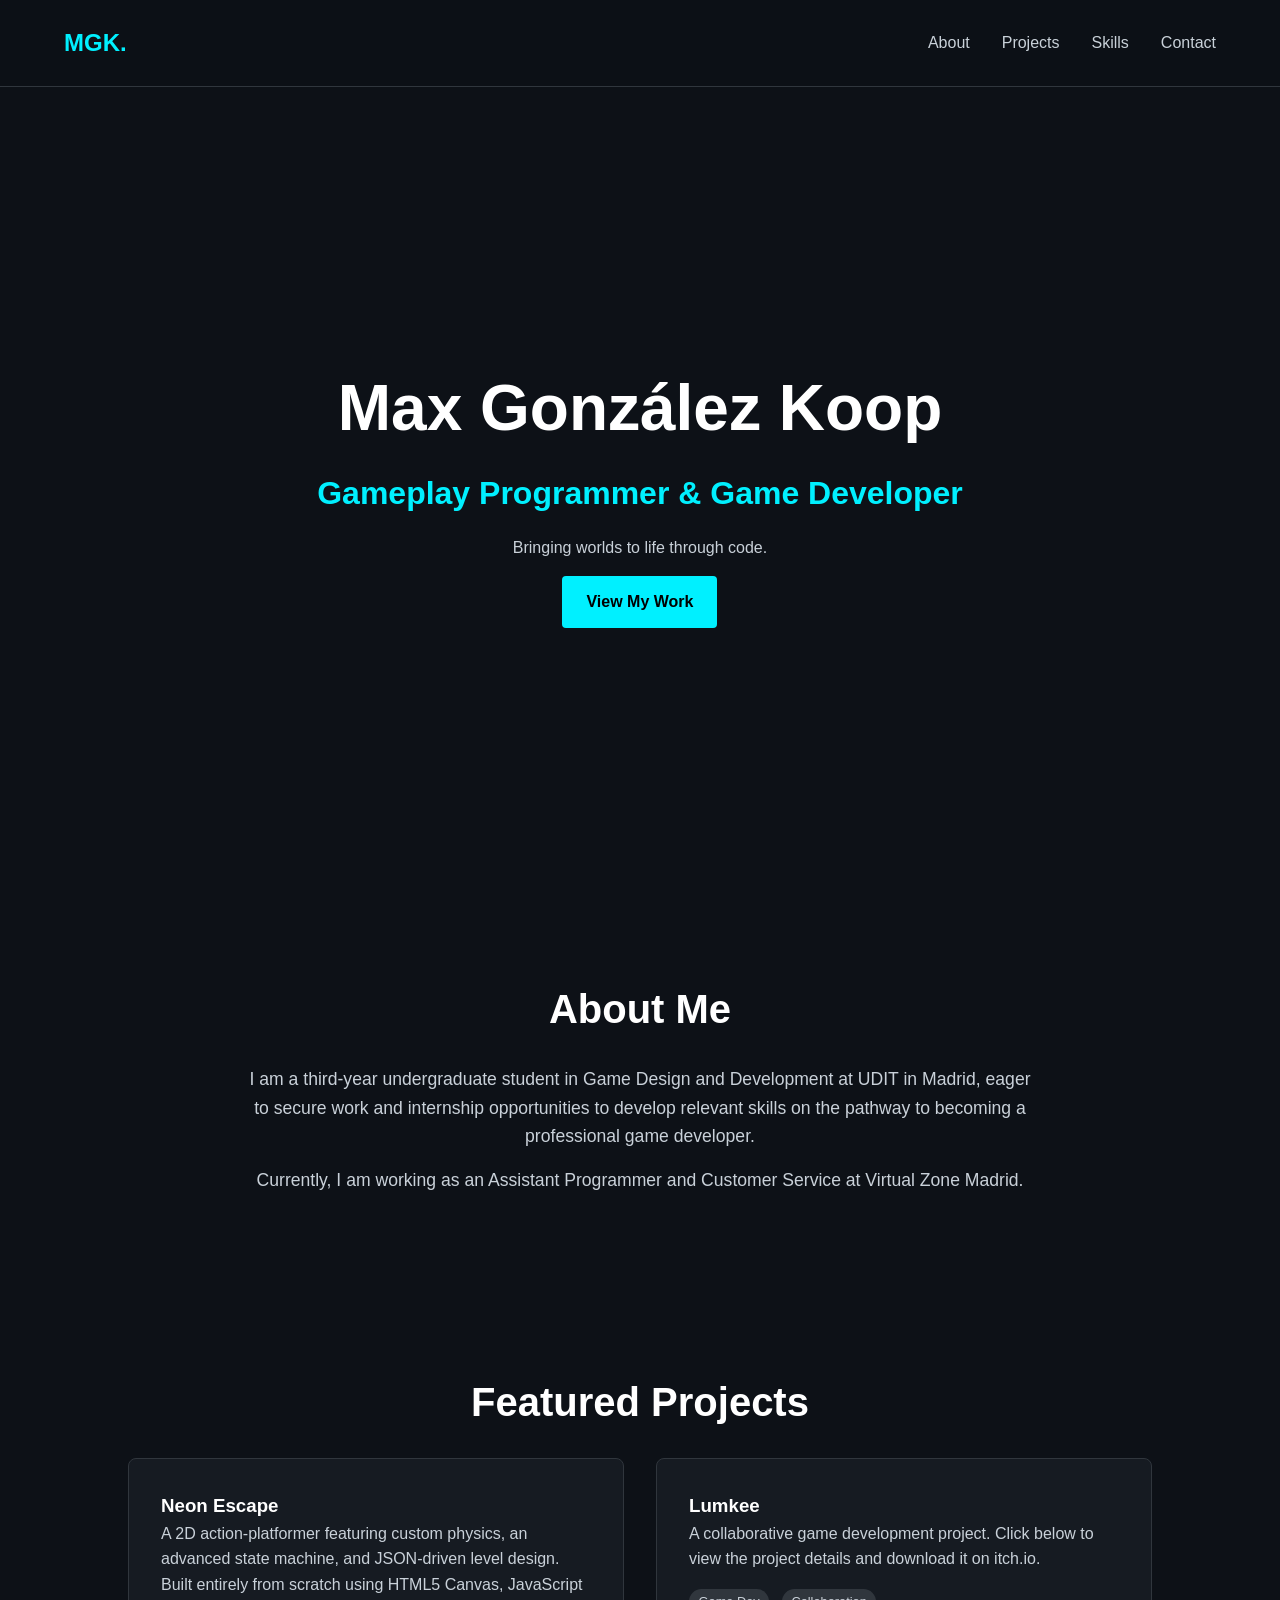
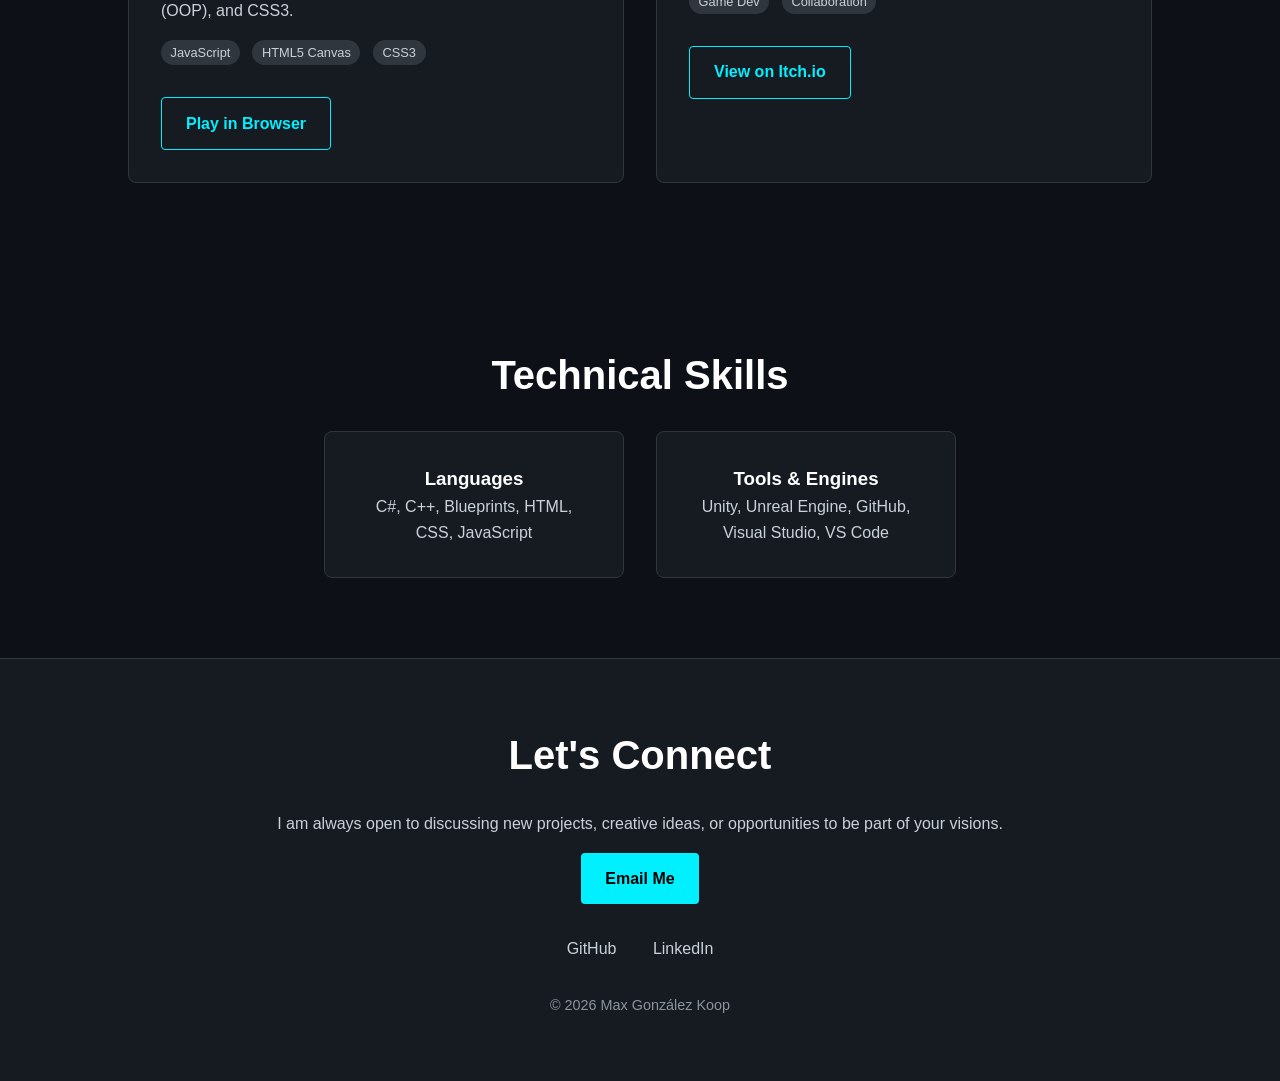
==== index.html @ 7acfd052 "Initial commit" ====
<!DOCTYPE html>
<html lang="en">
<head>
    <meta charset="UTF-8">
    <meta name="viewport" content="width=device-width, initial-scale=1.0">
    <title>Max González Koop | Game Developer</title>
    <link rel="stylesheet" href="style.css">
</head>
<body>

    <nav>
        <div class="logo">MGK.</div>
        <ul class="nav-links">
            <li><a href="#about">About</a></li>
            <li><a href="#projects">Projects</a></li>
            <li><a href="#skills">Skills</a></li>
            <li><a href="#contact">Contact</a></li>
        </ul>
    </nav>

    <header id="hero">
        <div class="hero-content">
            <h1>Max González Koop</h1>
            <h2>Gameplay Programmer & Game Developer</h2>
            <p>Bringing worlds to life through code.</p>
            <a href="#projects" class="btn">View My Work</a>
        </div>
    </header>

    <section id="about">
        <h2>About Me</h2>
        <p>I am a third-year undergraduate student in Game Design and Development at UDIT in Madrid, eager to secure work and internship opportunities to develop relevant skills on the pathway to becoming a professional game developer.</p>
        <p>Currently, I am working as an Assistant Programmer and Customer Service at Virtual Zone Madrid.</p>
    </section>

    <section id="projects">
        <h2>Featured Projects</h2>
        <div class="project-grid">
            
            <div class="project-card">
                <h3>Neon Escape</h3>
                <p>A 2D action-platformer featuring custom physics, an advanced state machine, and JSON-driven level design. Built entirely from scratch using HTML5 Canvas, JavaScript (OOP), and CSS3.</p>
                <div class="tags">
                    <span>JavaScript</span> <span>HTML5 Canvas</span> <span>CSS3</span>
                </div>
                <a href="projects/neon-escapes/index.html" class="btn outline" target="_blank">Play in Browser</a>
            </div>

            <div class="project-card">
                <h3>Lumkee</h3>
                <p>A collaborative game development project. Click below to view the project details and download it on itch.io.</p>
                <div class="tags">
                    <span>Game Dev</span> <span>Collaboration</span>
                </div>
                <a href="https://hasusstudio.itch.io/lumkee" class="btn outline" target="_blank">View on Itch.io</a>
            </div>

        </div>
    </section>

    <section id="skills">
        <h2>Technical Skills</h2>
        <div class="skills-container">
            <div class="skill-category">
                <h3>Languages</h3>
                <p>C#, C++, Blueprints, HTML, CSS, JavaScript</p>
            </div>
            <div class="skill-category">
                <h3>Tools & Engines</h3>
                <p>Unity, Unreal Engine, GitHub, Visual Studio, VS Code</p>
            </div>
        </div>
    </section>

    <footer id="contact">
        <h2>Let's Connect</h2>
        <p>I am always open to discussing new projects, creative ideas, or opportunities to be part of your visions.</p>
        <a href="mailto:maxgonzalezkoop@gmail.com" class="btn">Email Me</a>
        <div class="social-links">
            <a href="https://github.com/YOUR_GITHUB_USERNAME" target="_blank">GitHub</a>
            <a href="https://linkedin.com/in/YOUR_LINKEDIN" target="_blank">LinkedIn</a>
        </div>
        <p class="copyright">© 2026 Max González Koop</p>
    </footer>

</body>
</html>
---- style.css ----
/* Base Styles & Variables */
:root {
    --bg-color: #0d1117;
    --text-color: #c9d1d9;
    --accent-color: #00f0ff; /* Neon Cyan */
    --card-bg: #161b22;
}

* {
    margin: 0;
    padding: 0;
    box-sizing: border-box;
    font-family: 'Segoe UI', Tahoma, Geneva, Verdana, sans-serif;
}

body {
    background-color: var(--bg-color);
    color: var(--text-color);
    line-height: 1.6;
}

/* Typography */
h1, h2, h3 { color: #ffffff; }
h2 {
    font-size: 2.5rem;
    margin-bottom: 1.5rem;
    text-align: center;
}

/* Navigation */
nav {
    display: flex;
    justify-content: space-between;
    align-items: center;
    padding: 1.5rem 5%;
    background-color: rgba(13, 17, 23, 0.95);
    position: sticky;
    top: 0;
    z-index: 100;
    border-bottom: 1px solid #30363d;
}

.logo {
    font-size: 1.5rem;
    font-weight: bold;
    color: var(--accent-color);
}

.nav-links {
    list-style: none;
    display: flex;
    gap: 2rem;
}

.nav-links a {
    color: var(--text-color);
    text-decoration: none;
    transition: color 0.3s ease;
}

.nav-links a:hover { color: var(--accent-color); }

/* Buttons */
.btn {
    display: inline-block;
    padding: 0.8rem 1.5rem;
    background-color: var(--accent-color);
    color: #000;
    text-decoration: none;
    font-weight: bold;
    border-radius: 4px;
    margin-top: 1rem;
    transition: all 0.3s ease;
}

.btn:hover {
    box-shadow: 0 0 15px var(--accent-color);
}

.btn.outline {
    background-color: transparent;
    color: var(--accent-color);
    border: 1px solid var(--accent-color);
}

.btn.outline:hover {
    background-color: var(--accent-color);
    color: #000;
}

/* Sections */
section {
    padding: 5rem 10%;
}

/* Hero Section */
#hero {
    height: 90vh;
    display: flex;
    align-items: center;
    justify-content: center;
    text-align: center;
}

#hero h1 {
    font-size: 4rem;
    margin-bottom: 0.5rem;
}

#hero h2 {
    font-size: 2rem;
    color: var(--accent-color);
    margin-bottom: 1rem;
}

/* About & Skills */
#about p {
    max-width: 800px;
    margin: 0 auto 1rem auto;
    text-align: center;
    font-size: 1.1rem;
}

.skills-container {
    display: flex;
    justify-content: center;
    gap: 2rem;
    flex-wrap: wrap;
}

.skill-category {
    background-color: var(--card-bg);
    padding: 2rem;
    border-radius: 8px;
    border: 1px solid #30363d;
    width: 300px;
    text-align: center;
}

/* Projects Grid */
.project-grid {
    display: grid;
    grid-template-columns: repeat(auto-fit, minmax(300px, 1fr));
    gap: 2rem;
}

.project-card {
    background-color: var(--card-bg);
    padding: 2rem;
    border-radius: 8px;
    border: 1px solid #30363d;
    transition: transform 0.3s ease;
}

.project-card:hover {
    transform: translateY(-5px);
    border-color: var(--accent-color);
}

.tags {
    margin: 1rem 0;
}

.tags span {
    background-color: #30363d;
    font-size: 0.8rem;
    padding: 0.3rem 0.6rem;
    border-radius: 20px;
    margin-right: 0.5rem;
}

/* Footer / Contact */
footer {
    text-align: center;
    padding: 4rem 10%;
    background-color: var(--card-bg);
    border-top: 1px solid #30363d;
}

.social-links {
    margin-top: 2rem;
    margin-bottom: 2rem;
}

.social-links a {
    color: var(--text-color);
    text-decoration: none;
    margin: 0 1rem;
}

.social-links a:hover {
    color: var(--accent-color);
}

.copyright {
    font-size: 0.9rem;
    color: #8b949e;
}
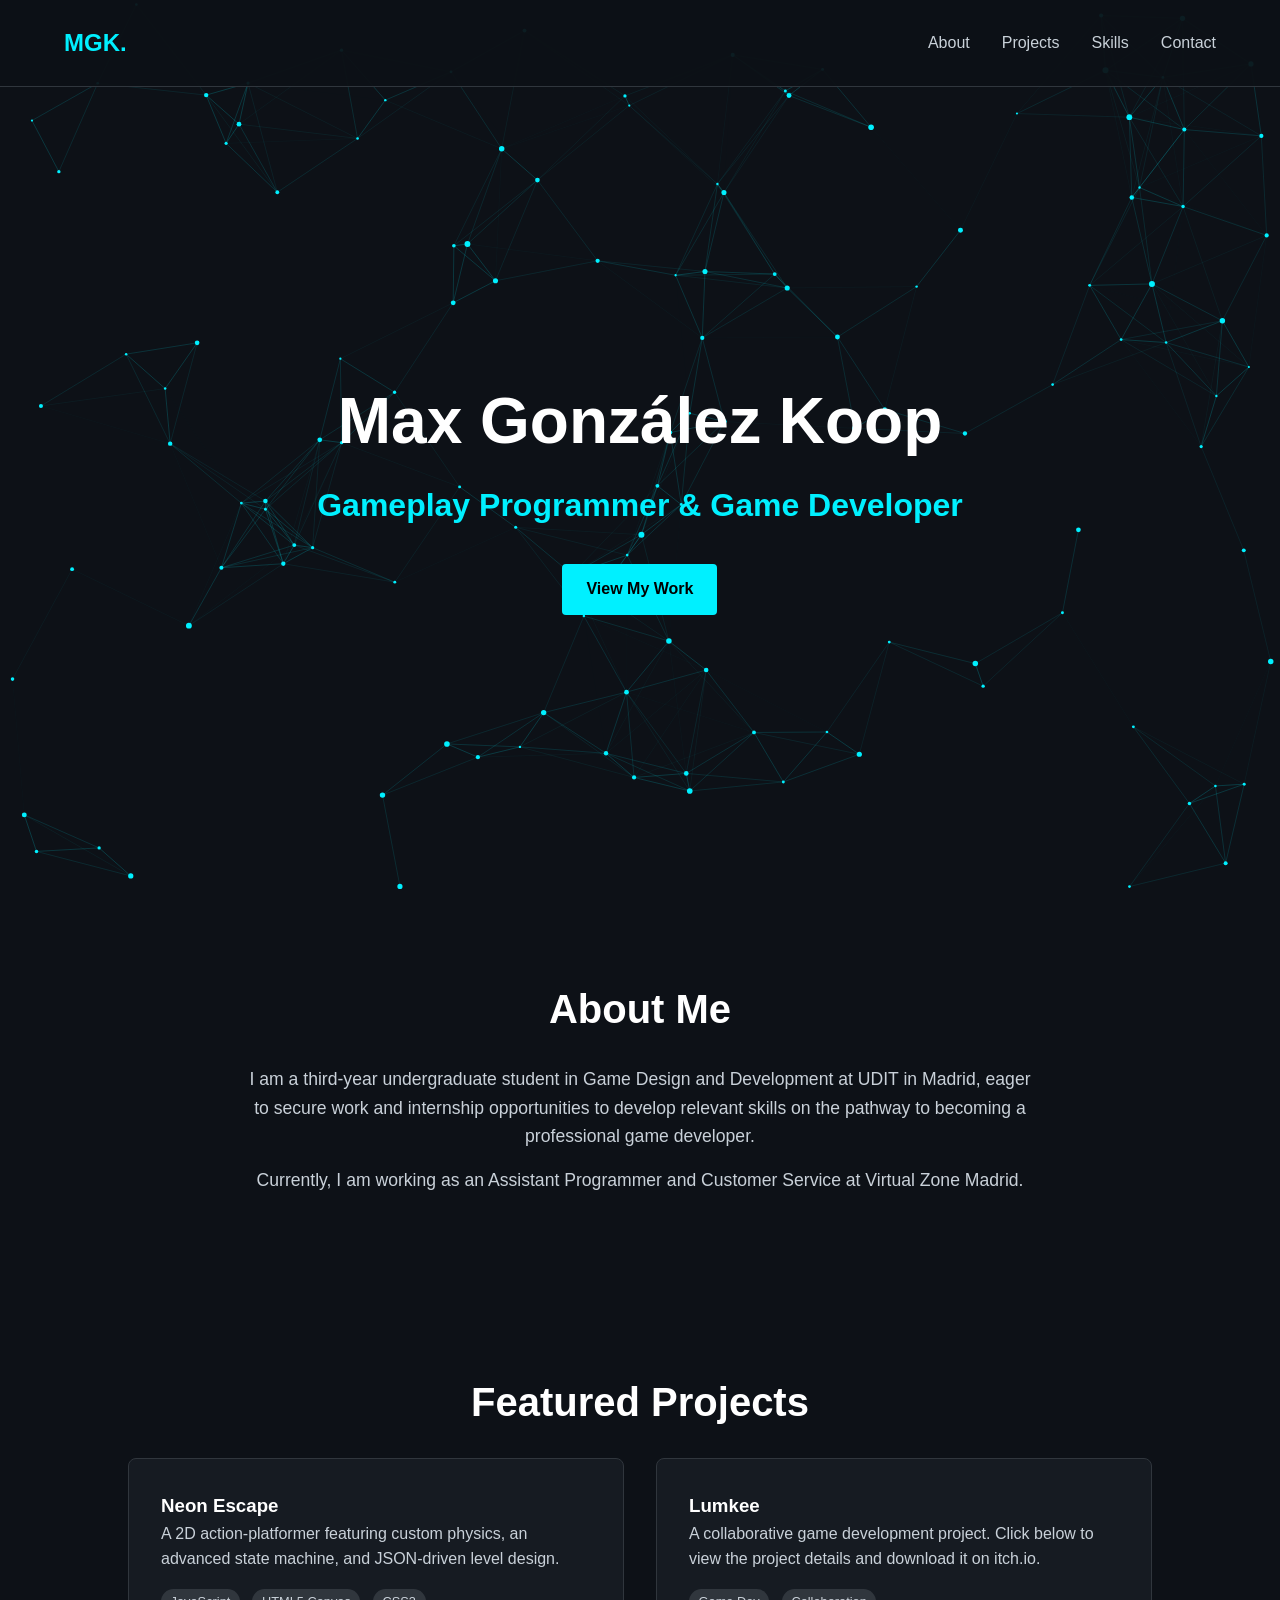
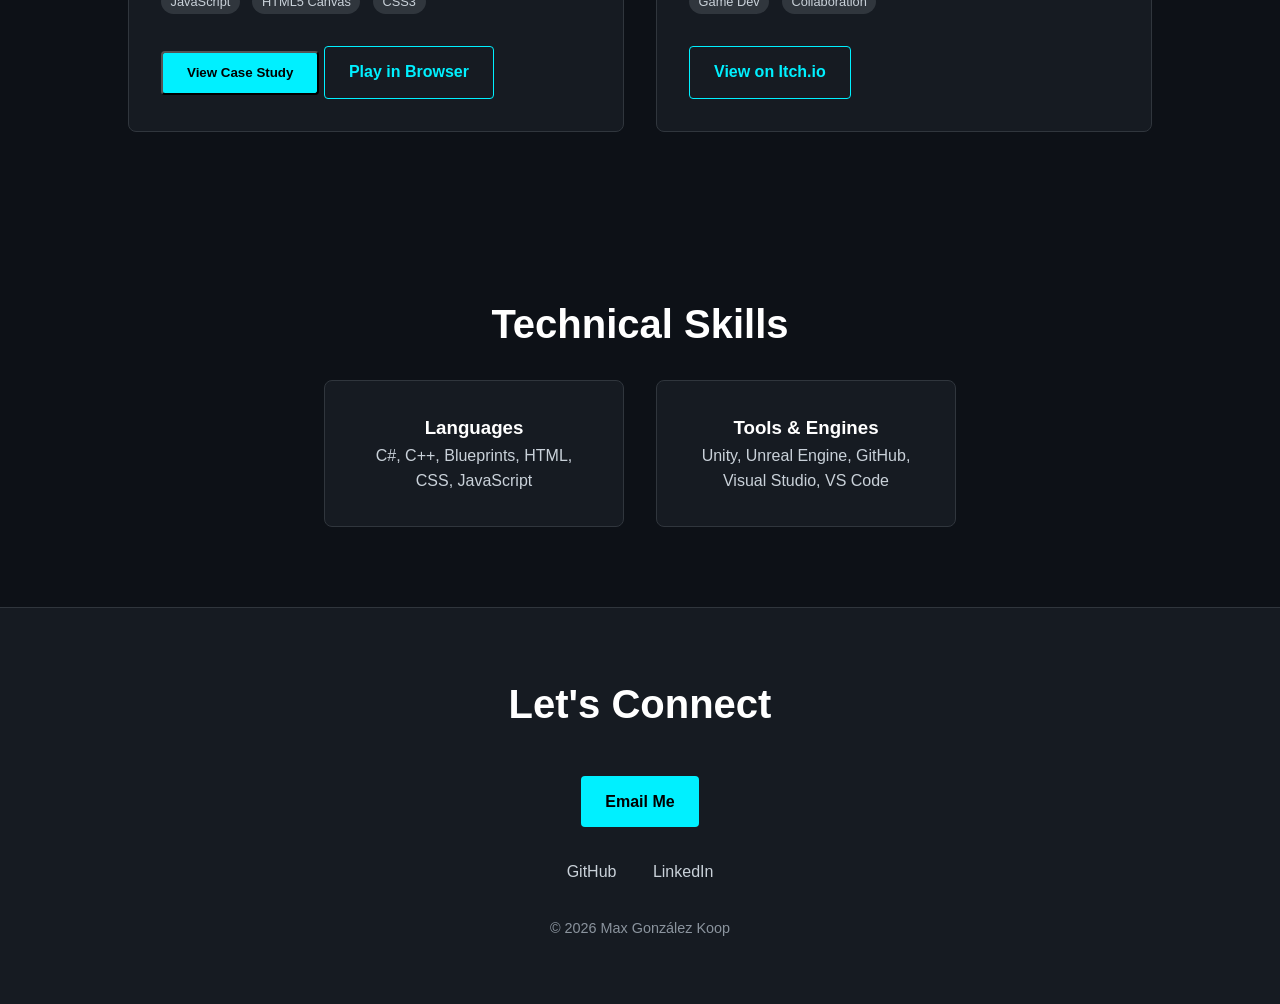
==== commit f3daf57e: "Updated Highlights" ====
--- a/index.html
+++ b/index.html
@@ -5,6 +5,7 @@
     <meta name="viewport" content="width=device-width, initial-scale=1.0">
     <title>Max González Koop | Game Developer</title>
     <link rel="stylesheet" href="style.css">
+    
 </head>
 <body>
 
@@ -18,32 +19,32 @@
         </ul>
     </nav>
 
-    <header id="hero">
-        <div class="hero-content">
+  <header id="hero">
+        <canvas id="bg-canvas"></canvas> <div class="hero-content">
             <h1>Max González Koop</h1>
             <h2>Gameplay Programmer & Game Developer</h2>
-            <p>Bringing worlds to life through code.</p>
             <a href="#projects" class="btn">View My Work</a>
         </div>
     </header>
 
-    <section id="about">
+    <section id="about" class="reveal">
         <h2>About Me</h2>
         <p>I am a third-year undergraduate student in Game Design and Development at UDIT in Madrid, eager to secure work and internship opportunities to develop relevant skills on the pathway to becoming a professional game developer.</p>
         <p>Currently, I am working as an Assistant Programmer and Customer Service at Virtual Zone Madrid.</p>
     </section>
 
-    <section id="projects">
+    <section id="projects" class="reveal">
         <h2>Featured Projects</h2>
         <div class="project-grid">
             
-            <div class="project-card">
+           <div class="project-card">
                 <h3>Neon Escape</h3>
-                <p>A 2D action-platformer featuring custom physics, an advanced state machine, and JSON-driven level design. Built entirely from scratch using HTML5 Canvas, JavaScript (OOP), and CSS3.</p>
+                <p>A 2D action-platformer featuring custom physics, an advanced state machine, and JSON-driven level design.</p>
                 <div class="tags">
                     <span>JavaScript</span> <span>HTML5 Canvas</span> <span>CSS3</span>
                 </div>
-                <a href="projects/neon-escapes/index.html" class="btn outline" target="_blank">Play in Browser</a>
+                <button class="btn modal-btn" data-project="neon-escape">View Case Study</button>
+                <a href="projects/neon-escape/index.html" class="btn outline" target="_blank">Play in Browser</a>
             </div>
 
             <div class="project-card">
@@ -58,7 +59,7 @@
         </div>
     </section>
 
-    <section id="skills">
+    <section id="skills" class="reveal">
         <h2>Technical Skills</h2>
         <div class="skills-container">
             <div class="skill-category">
@@ -71,17 +72,24 @@
             </div>
         </div>
     </section>
+    <div id="project-modal" class="modal">
+        <div class="modal-content">
+            <span class="close-btn">&times;</span>
+            <h2 id="modal-title">Project Title</h2>
+            <div class="modal-body" id="modal-body">
+                </div>
+        </div>
+    </div>
 
     <footer id="contact">
         <h2>Let's Connect</h2>
-        <p>I am always open to discussing new projects, creative ideas, or opportunities to be part of your visions.</p>
         <a href="mailto:maxgonzalezkoop@gmail.com" class="btn">Email Me</a>
         <div class="social-links">
-            <a href="https://github.com/YOUR_GITHUB_USERNAME" target="_blank">GitHub</a>
-            <a href="https://linkedin.com/in/YOUR_LINKEDIN" target="_blank">LinkedIn</a>
+            <a href="https://github.com/maxgkdev" target="_blank">GitHub</a>
+            <a href="https://linkedin.com/in/max-gonzalez-koop-64b515263/" target="_blank">LinkedIn</a>
         </div>
         <p class="copyright">© 2026 Max González Koop</p>
     </footer>
-
+<script src="scripts.js" defer></script>
 </body>
 </html>
--- a/style.css
+++ b/style.css
@@ -56,9 +56,22 @@
     color: var(--text-color);
     text-decoration: none;
     transition: color 0.3s ease;
-}
-
-.nav-links a:hover { color: var(--accent-color); }
+    
+}
+
+
+.nav-links a:visited, 
+.nav-links a:focus, 
+.nav-links a:active {
+    color: var(--text-color); 
+}
+
+
+.nav-links a:hover,
+.nav-links a.active {
+    color: var(--accent-color);
+    text-shadow: 0 0 10px rgba(0, 240, 255, 0.5); 
+}
 
 /* Buttons */
 .btn {
@@ -195,4 +208,95 @@
 .copyright {
     font-size: 0.9rem;
     color: #8b949e;
+}
+
+/* --- ADVANCED FEATURES --- */
+
+/* Interactive Canvas */
+#bg-canvas {
+    position: absolute;
+    top: 0;
+    left: 0;
+    width: 100%;
+    height: 100%;
+    z-index: 0;
+}
+
+.hero-content {
+    position: relative; /* Keeps text above the canvas */
+    z-index: 1;
+}
+
+/* Scroll Reveal Animations */
+.reveal {
+    opacity: 0;
+    transform: translateY(50px);
+    transition: all 0.8s ease-out;
+}
+
+.reveal.active {
+    opacity: 1;
+    transform: translateY(0);
+}
+
+/* Project Modal */
+.modal {
+    display: none; /* Hidden by default */
+    position: fixed;
+    z-index: 1000;
+    left: 0;
+    top: 0;
+    width: 100%;
+    height: 100%;
+    background-color: rgba(13, 17, 23, 0.9);
+    backdrop-filter: blur(5px);
+    opacity: 0;
+    transition: opacity 0.3s ease;
+}
+
+.modal.show {
+    display: flex;
+    align-items: center;
+    justify-content: center;
+    opacity: 1;
+}
+
+.modal-content {
+    background-color: var(--card-bg);
+    border: 1px solid var(--accent-color);
+    padding: 2.5rem;
+    border-radius: 8px;
+    max-width: 800px;
+    width: 90%;
+    position: relative;
+    transform: translateY(-20px);
+    transition: transform 0.3s ease;
+    box-shadow: 0 0 20px rgba(0, 240, 255, 0.2);
+}
+
+.modal.show .modal-content {
+    transform: translateY(0);
+}
+
+.close-btn {
+    position: absolute;
+    top: 15px;
+    right: 25px;
+    color: var(--text-color);
+    font-size: 2rem;
+    font-weight: bold;
+    cursor: pointer;
+}
+
+.close-btn:hover {
+    color: var(--accent-color);
+}
+
+.modal-body ul {
+    margin-left: 20px;
+    margin-bottom: 15px;
+}
+
+.modal-body li {
+    margin-bottom: 10px;
 }
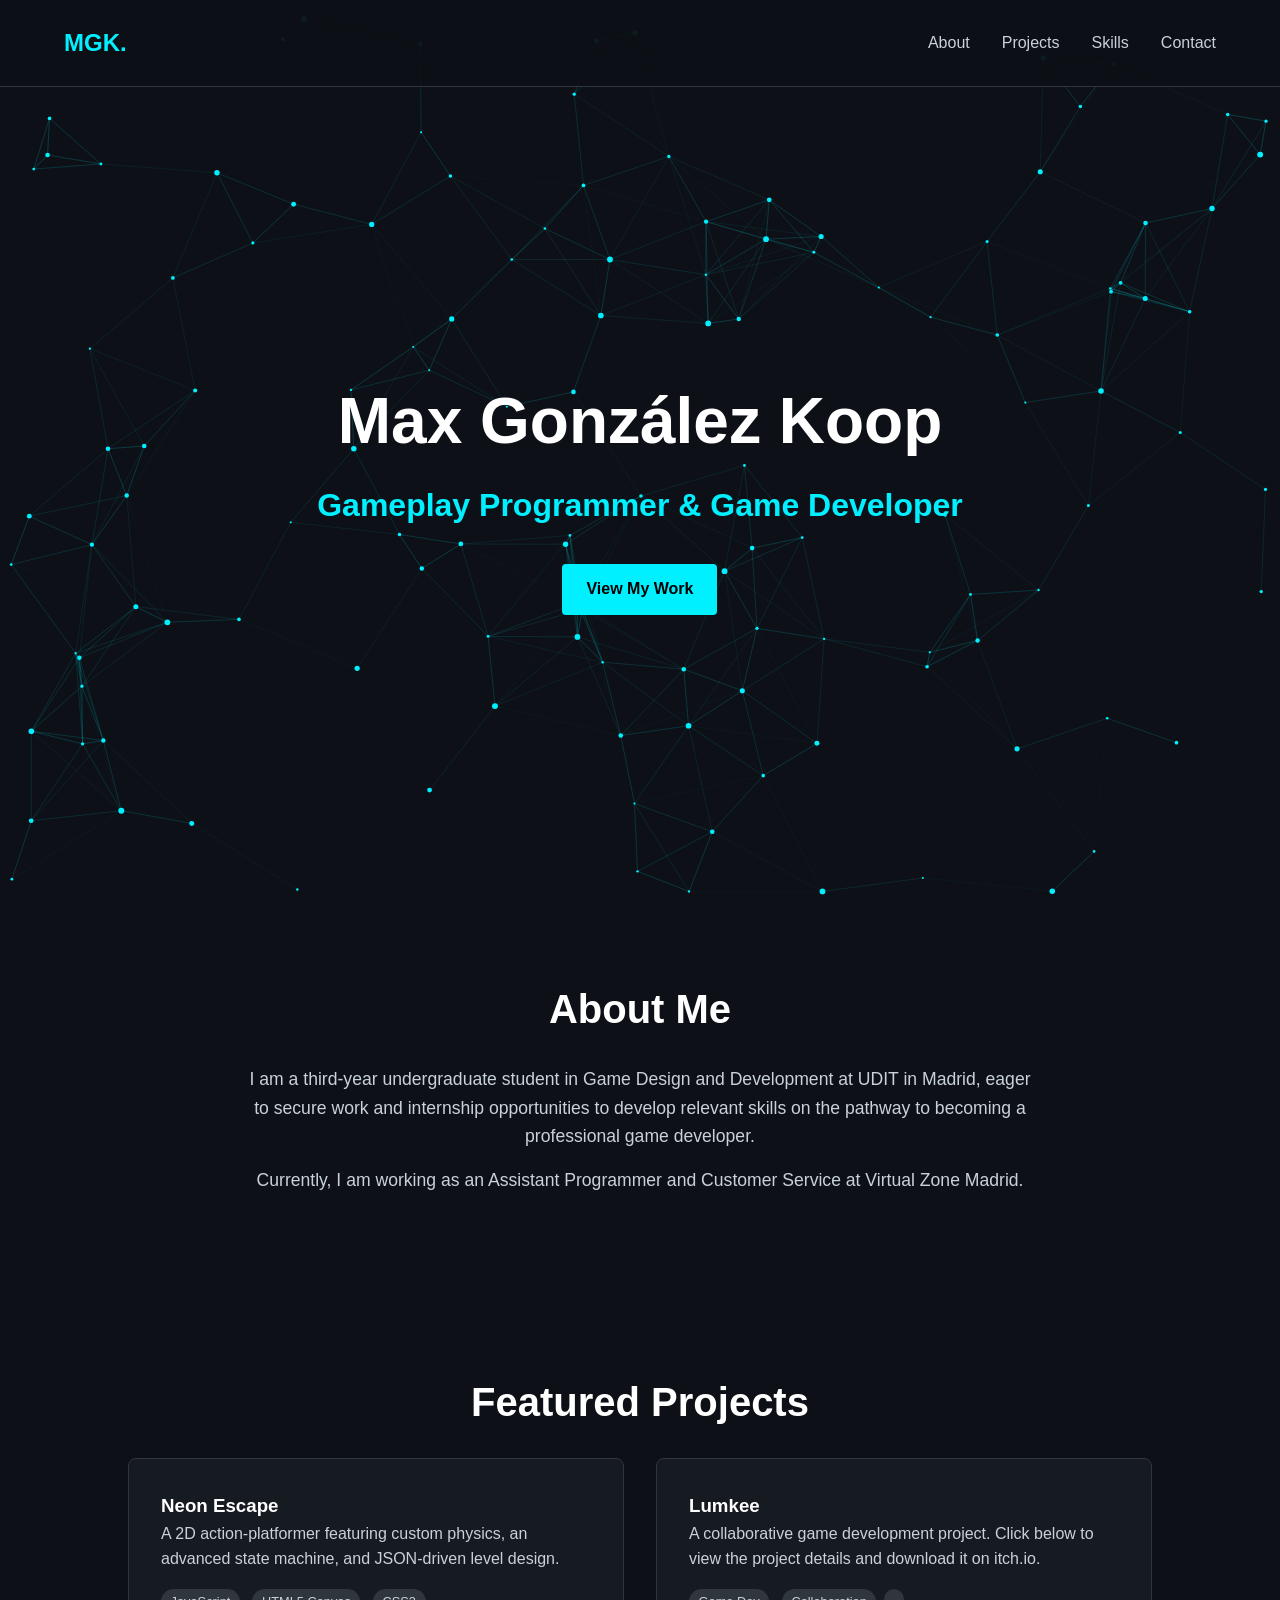
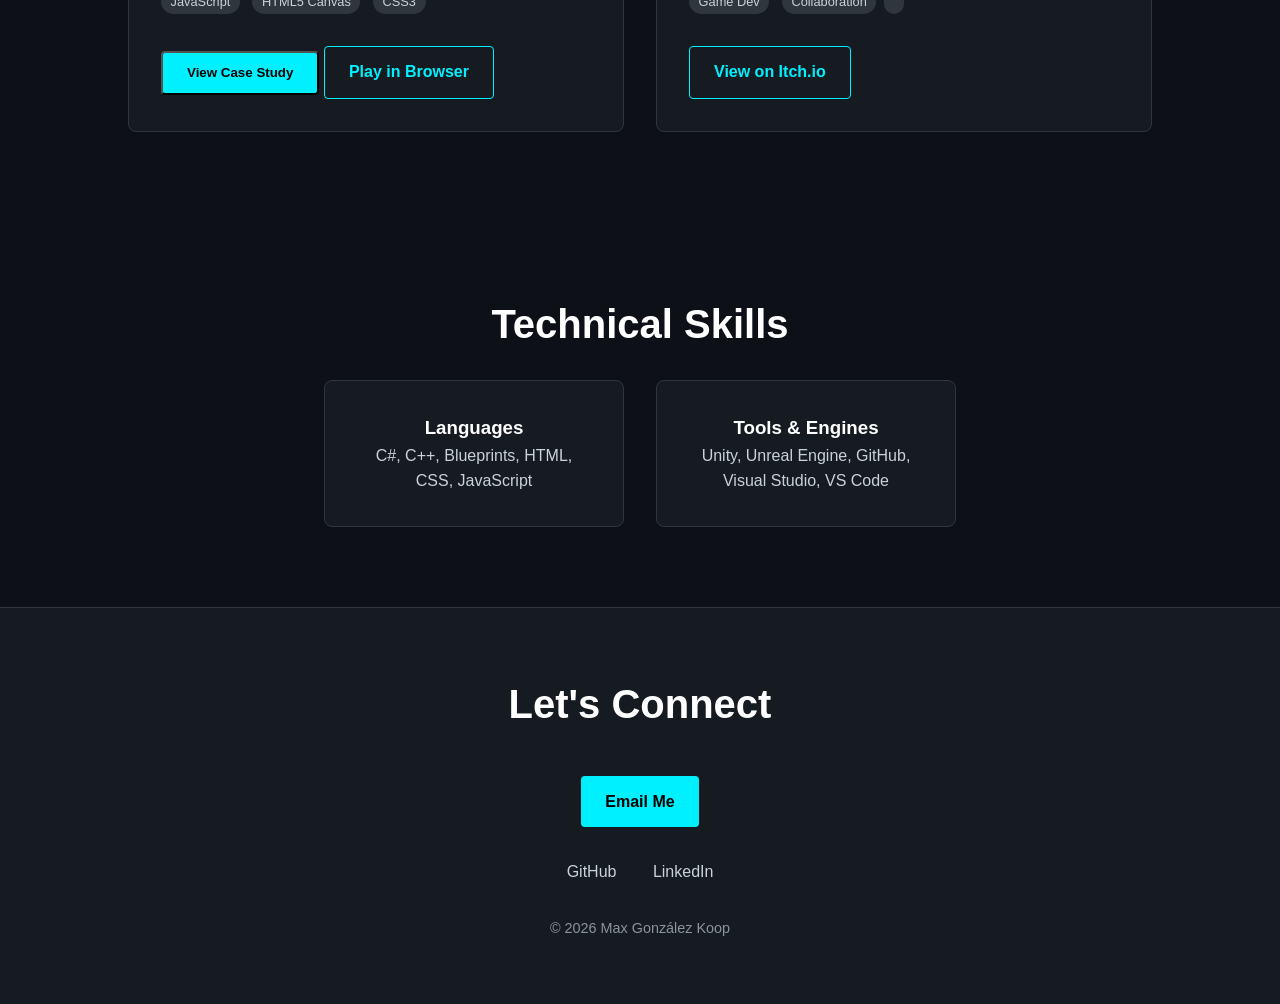
==== commit 562d4ff8: "Update index.html" ====
--- a/index.html
+++ b/index.html
@@ -44,14 +44,14 @@
                     <span>JavaScript</span> <span>HTML5 Canvas</span> <span>CSS3</span>
                 </div>
                 <button class="btn modal-btn" data-project="neon-escape">View Case Study</button>
-                <a href="projects/neon-escape/index.html" class="btn outline" target="_blank">Play in Browser</a>
+                <a href="projects/neon-escapes/index.html" class="btn outline" target="_blank">Play in Browser</a>
             </div>
 
             <div class="project-card">
                 <h3>Lumkee</h3>
                 <p>A collaborative game development project. Click below to view the project details and download it on itch.io.</p>
                 <div class="tags">
-                    <span>Game Dev</span> <span>Collaboration</span>
+                    <span>Game Dev</span> <span>Collaboration</span> <span></span>
                 </div>
                 <a href="https://hasusstudio.itch.io/lumkee" class="btn outline" target="_blank">View on Itch.io</a>
             </div>
--- a/style.css
+++ b/style.css
@@ -104,6 +104,10 @@
 /* Sections */
 section {
     padding: 5rem 10%;
+}
+section, footer {
+    padding: 5rem 10%;
+    scroll-margin-top: 80px; /* This creates the natural gap! */
 }
 
 /* Hero Section */
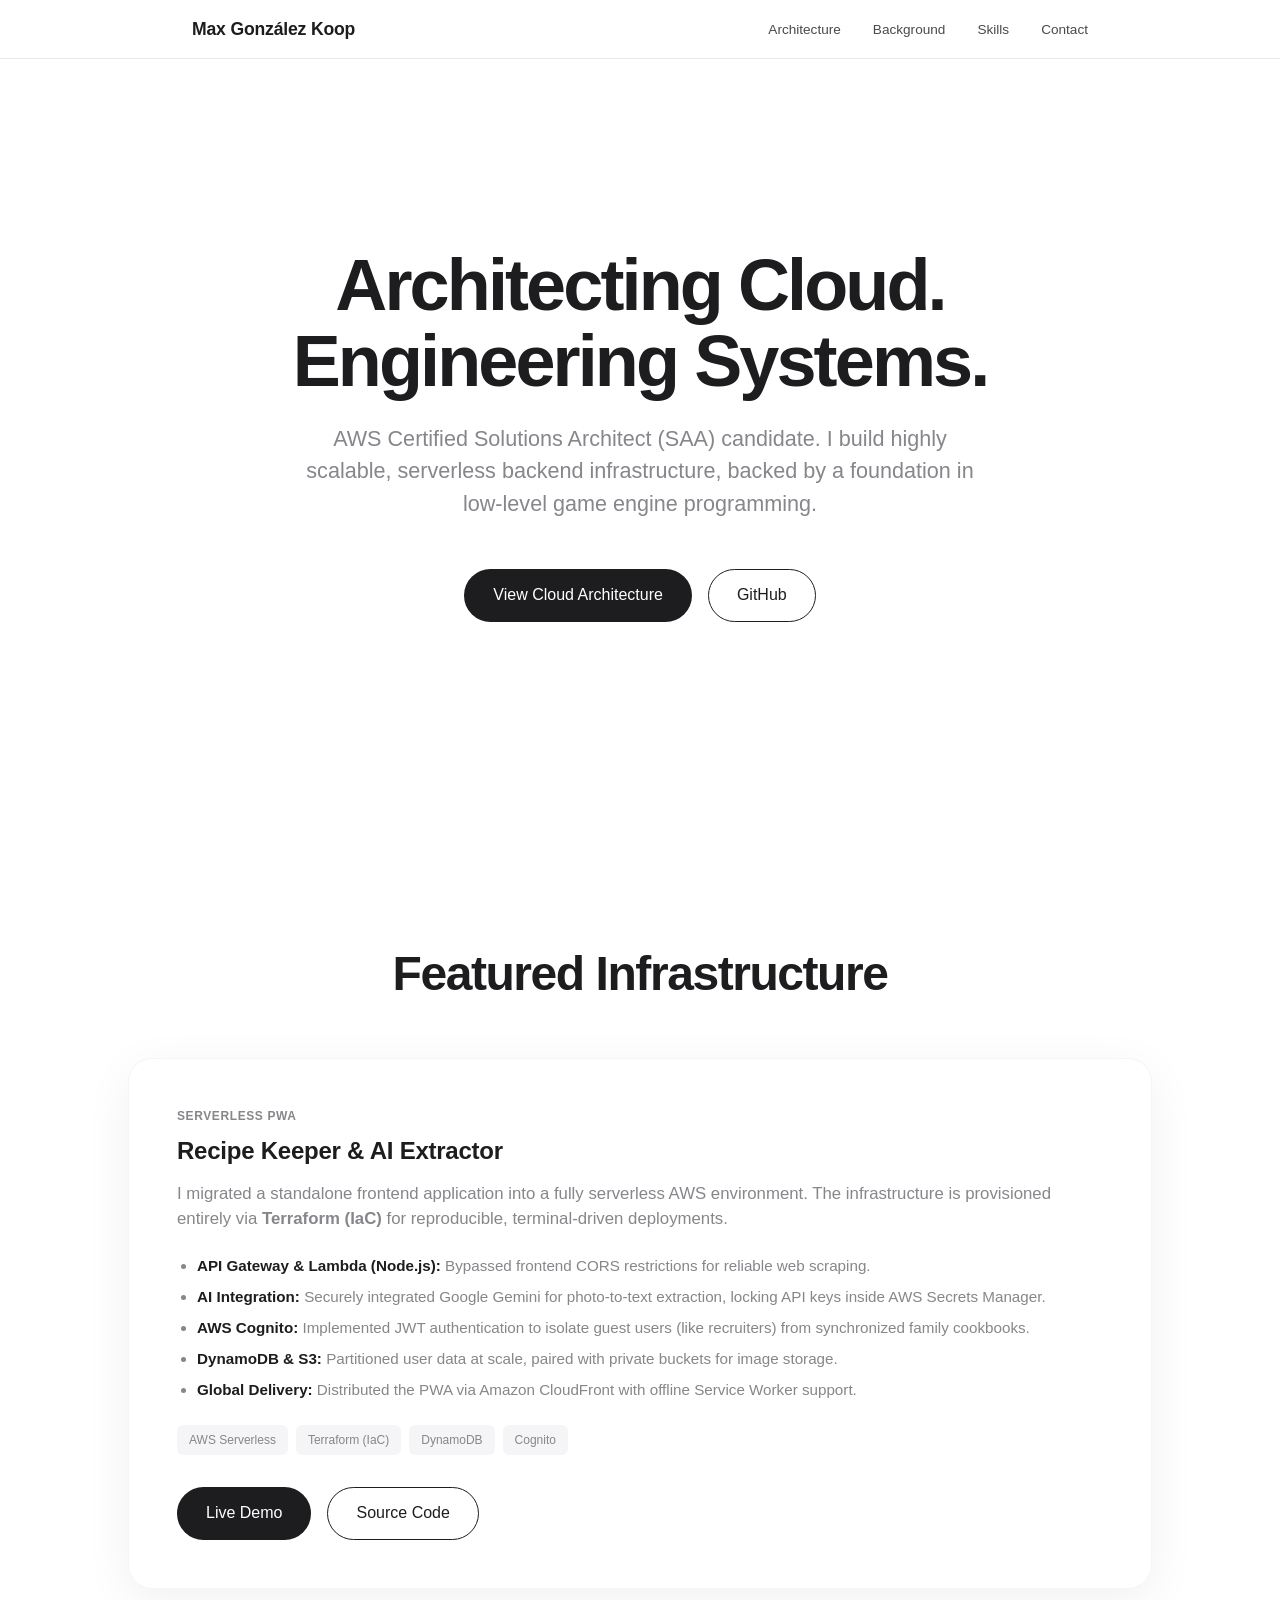
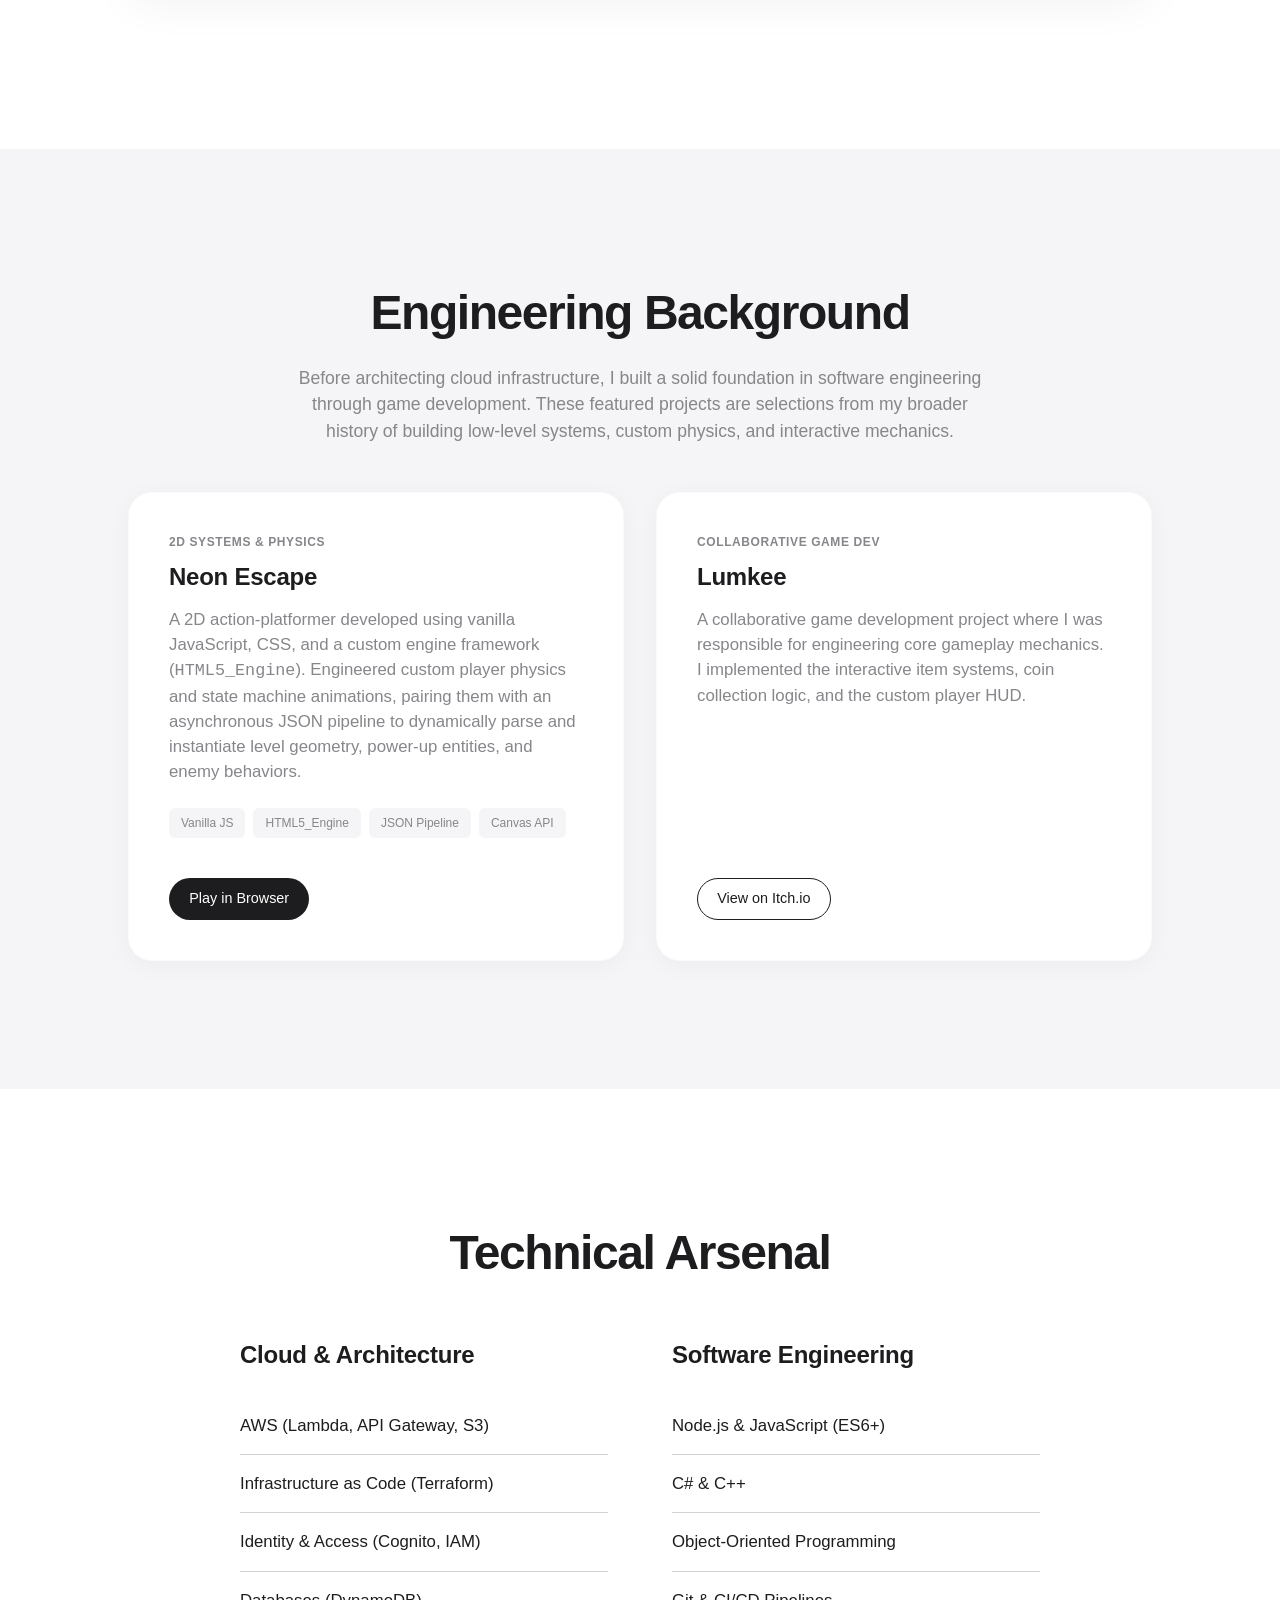
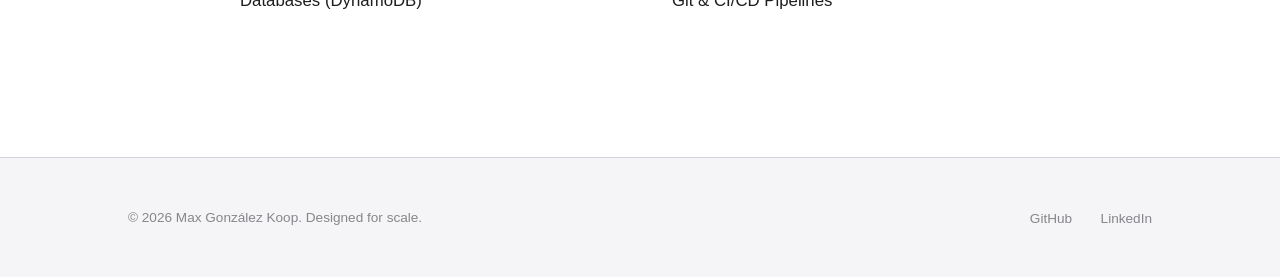
==== commit 9037e908: "Revamp portfolio layout and content; update navigation, add cloud architecture focus, and enhance st" ====
--- a/index.html
+++ b/index.html
@@ -1,95 +1,161 @@
 <!DOCTYPE html>
 <html lang="en">
 <head>
-    <meta charset="UTF-8">
-    <meta name="viewport" content="width=device-width, initial-scale=1.0">
-    <title>Max González Koop | Game Developer</title>
-    <link rel="stylesheet" href="style.css">
-    
+  <meta charset="UTF-8">
+  <meta name="viewport" content="width=device-width, initial-scale=1.0">
+  <title>Max González Koop | Cloud Solutions Architect</title>
+  <link rel="stylesheet" href="style.css">
 </head>
 <body>
 
-    <nav>
-        <div class="logo">MGK.</div>
-        <ul class="nav-links">
-            <li><a href="#about">About</a></li>
-            <li><a href="#projects">Projects</a></li>
-            <li><a href="#skills">Skills</a></li>
-            <li><a href="#contact">Contact</a></li>
-        </ul>
-    </nav>
+  <nav>
+    <div class="nav-content">
+      <div class="logo">Max González Koop</div>
+      <ul class="nav-links">
+        <li><a href="#featured">Architecture</a></li>
+        <li><a href="#history">Background</a></li>
+        <li><a href="#skills">Skills</a></li>
+        <li><a href="mailto:maxgonzalezkoop@gmail.com">Contact</a></li>
+      </ul>
+    </div>
+  </nav>
 
-  <header id="hero">
-        <canvas id="bg-canvas"></canvas> <div class="hero-content">
-            <h1>Max González Koop</h1>
-            <h2>Gameplay Programmer & Game Developer</h2>
-            <a href="#projects" class="btn">View My Work</a>
+  <main>
+    <header id="hero">
+      <div class="hero-container">
+        <h1 class="animate-load delay-1">Architecting Cloud.<br>Engineering Systems.</h1>
+        <p class="subtitle animate-load delay-2">
+          AWS Certified Solutions Architect (SAA) candidate. I build highly scalable, serverless backend infrastructure, backed by a foundation in low-level game engine programming.
+        </p>
+        <div class="btn-group animate-load delay-3">
+          <a href="#featured" class="btn btn-primary">View Cloud Architecture</a>
+          <a href="https://github.com/maxgkdev" target="_blank" class="btn btn-secondary">GitHub</a>
         </div>
+      </div>
     </header>
 
-    <section id="about" class="reveal">
-        <h2>About Me</h2>
-        <p>I am a third-year undergraduate student in Game Design and Development at UDIT in Madrid, eager to secure work and internship opportunities to develop relevant skills on the pathway to becoming a professional game developer.</p>
-        <p>Currently, I am working as an Assistant Programmer and Customer Service at Virtual Zone Madrid.</p>
+    <!-- PRIMARY FOCUS: AWS ARCHITECTURE -->
+    <section id="featured" class="section-padding">
+      <div class="section-container">
+        <h2 class="section-title scroll-reveal">Featured Infrastructure</h2>
+        
+        <div class="featured-card scroll-reveal">
+          <div class="featured-content">
+            <span class="eyebrow">Serverless PWA</span>
+            <h3>Recipe Keeper & AI Extractor</h3>
+            <p>I migrated a standalone frontend application into a fully serverless AWS environment. The infrastructure is provisioned entirely via <strong>Terraform (IaC)</strong> for reproducible, terminal-driven deployments.</p>
+            
+            <ul class="feature-list">
+              <li><strong>API Gateway & Lambda (Node.js):</strong> Bypassed frontend CORS restrictions for reliable web scraping.</li>
+              <li><strong>AI Integration:</strong> Securely integrated Google Gemini for photo-to-text extraction, locking API keys inside AWS Secrets Manager.</li>
+              <li><strong>AWS Cognito:</strong> Implemented JWT authentication to isolate guest users (like recruiters) from synchronized family cookbooks.</li>
+              <li><strong>DynamoDB & S3:</strong> Partitioned user data at scale, paired with private buckets for image storage.</li>
+              <li><strong>Global Delivery:</strong> Distributed the PWA via Amazon CloudFront with offline Service Worker support.</li>
+            </ul>
+
+            <div class="tags">
+              <span class="tag">AWS Serverless</span>
+              <span class="tag">Terraform (IaC)</span>
+              <span class="tag">DynamoDB</span>
+              <span class="tag">Cognito</span>
+            </div>
+            
+            <div class="card-actions">
+              <a href="https://d2tjksce0qbw7r.cloudfront.net/" target="_blank" class="btn btn-primary">Live Demo</a>
+              <a href="https://github.com/maxgkdev/recipe-keeper-aws-serverless" target="_blank" class="btn btn-secondary">Source Code</a>
+            </div>
+          </div>
+        </div>
+      </div>
     </section>
 
-    <section id="projects" class="reveal">
-        <h2>Featured Projects</h2>
-        <div class="project-grid">
-            
-           <div class="project-card">
-                <h3>Neon Escape</h3>
-                <p>A 2D action-platformer featuring custom physics, an advanced state machine, and JSON-driven level design.</p>
-                <div class="tags">
-                    <span>JavaScript</span> <span>HTML5 Canvas</span> <span>CSS3</span>
-                </div>
-                <button class="btn modal-btn" data-project="neon-escape">View Case Study</button>
-                <a href="projects/neon-escapes/index.html" class="btn outline" target="_blank">Play in Browser</a>
+    <!-- SECONDARY FOCUS: GAME DEV HISTORY -->
+    <section id="history" class="section-padding bg-alt">
+      <div class="section-container">
+        <div class="section-header scroll-reveal">
+          <h2 class="section-title" style="margin-bottom: 1rem;">Engineering Background</h2>
+          <p class="subtitle" style="text-align: center; font-size: 1.1rem; margin-bottom: 3rem;">
+            Before architecting cloud infrastructure, I built a solid foundation in software engineering through game development. These featured projects are selections from my broader history of building low-level systems, custom physics, and interactive mechanics.
+        </div>
+        
+        <div class="projects-grid">
+          
+              <!-- Neon Escape -->
+        <div class="card scroll-reveal">
+        <div class="card-content">
+            <span class="eyebrow">2D Systems & Physics</span>
+        <h3>Neon Escape</h3>
+        <p>
+             A 2D action-platformer developed using vanilla JavaScript, CSS, and a custom engine framework (<code>HTML5_Engine</code>). Engineered custom player physics and state machine animations, pairing them with an asynchronous JSON pipeline to dynamically parse and instantiate level geometry, power-up entities, and enemy behaviors.
+        </p>
+        <div class="tags">
+            <span class="tag">Vanilla JS</span>
+            <span class="tag">HTML5_Engine</span>
+            <span class="tag">JSON Pipeline</span>
+            <span class="tag">Canvas API</span>
+        </div>
+        </div>
+        <div class="card-footer flex-footer">
+            <a href="projects/neon-escapes/index.html" target="_blank" class="btn btn-primary btn-sm">Play in Browser</a>
+        </div>
+        </div>
+
+          <!-- Lumkee -->
+          <div class="card scroll-reveal delay-1">
+            <div class="card-content">
+              <span class="eyebrow">Collaborative Game Dev</span>
+              <h3>Lumkee</h3>
+              <p>A collaborative game development project where I was responsible for engineering core gameplay mechanics. I implemented the interactive item systems, coin collection logic, and the custom player HUD.</p>
             </div>
-
-            <div class="project-card">
-                <h3>Lumkee</h3>
-                <p>A collaborative game development project. Click below to view the project details and download it on itch.io.</p>
-                <div class="tags">
-                    <span>Game Dev</span> <span>Collaboration</span> <span></span>
-                </div>
-                <a href="https://hasusstudio.itch.io/lumkee" class="btn outline" target="_blank">View on Itch.io</a>
+            <div class="card-footer flex-footer">
+              <a href="https://hasusstudio.itch.io/lumkee" target="_blank" class="btn btn-secondary btn-sm">View on Itch.io</a>
             </div>
+          </div>
 
         </div>
+      </div>
     </section>
 
-    <section id="skills" class="reveal">
-        <h2>Technical Skills</h2>
-        <div class="skills-container">
-            <div class="skill-category">
-                <h3>Languages</h3>
-                <p>C#, C++, Blueprints, HTML, CSS, JavaScript</p>
-            </div>
-            <div class="skill-category">
-                <h3>Tools & Engines</h3>
-                <p>Unity, Unreal Engine, GitHub, Visual Studio, VS Code</p>
-            </div>
+    <!-- SKILLS -->
+    <section id="skills" class="section-padding">
+      <div class="section-container">
+        <h2 class="section-title scroll-reveal">Technical Arsenal</h2>
+        
+        <div class="skills-grid">
+          <div class="skill-column scroll-reveal">
+            <h3>Cloud & Architecture</h3>
+            <ul>
+              <li>AWS (Lambda, API Gateway, S3)</li>
+              <li>Infrastructure as Code (Terraform)</li>
+              <li>Identity & Access (Cognito, IAM)</li>
+              <li>Databases (DynamoDB)</li>
+            </ul>
+          </div>
+          
+          <div class="skill-column scroll-reveal delay-1">
+            <h3>Software Engineering</h3>
+            <ul>
+              <li>Node.js & JavaScript (ES6+)</li>
+              <li>C# & C++</li>
+              <li>Object-Oriented Programming</li>
+              <li>Git & CI/CD Pipelines</li>
+            </ul>
+          </div>
         </div>
+      </div>
     </section>
-    <div id="project-modal" class="modal">
-        <div class="modal-content">
-            <span class="close-btn">&times;</span>
-            <h2 id="modal-title">Project Title</h2>
-            <div class="modal-body" id="modal-body">
-                </div>
-        </div>
+  </main>
+
+  <footer>
+    <div class="footer-content">
+      <p>&copy; 2026 Max González Koop. Designed for scale.</p>
+      <div class="social-links">
+        <a href="https://github.com/maxgkdev" target="_blank">GitHub</a>
+        <a href="https://linkedin.com/in/max-gonzalez-koop-64b515263/" target="_blank">LinkedIn</a>
+      </div>
     </div>
+  </footer>
 
-    <footer id="contact">
-        <h2>Let's Connect</h2>
-        <a href="mailto:maxgonzalezkoop@gmail.com" class="btn">Email Me</a>
-        <div class="social-links">
-            <a href="https://github.com/maxgkdev" target="_blank">GitHub</a>
-            <a href="https://linkedin.com/in/max-gonzalez-koop-64b515263/" target="_blank">LinkedIn</a>
-        </div>
-        <p class="copyright">© 2026 Max González Koop</p>
-    </footer>
-<script src="scripts.js" defer></script>
+  <script src="script.js" defer></script>
 </body>
 </html>
--- a/style.css
+++ b/style.css
@@ -1,306 +1,380 @@
-/* Base Styles & Variables */
+/* Apple-Style Design System */
 :root {
-    --bg-color: #0d1117;
-    --text-color: #c9d1d9;
-    --accent-color: #00f0ff; /* Neon Cyan */
-    --card-bg: #161b22;
+  --bg-primary: #ffffff;
+  --bg-secondary: #f5f5f7;
+  --text-primary: #1d1d1f;
+  --text-secondary: #86868b;
+  --border: #d2d2d7;
+  --accent: #0066cc;
+  --accent-hover: #004499;
+  
+  --ease-out: cubic-bezier(0.23, 1, 0.32, 1);
 }
 
 * {
-    margin: 0;
-    padding: 0;
-    box-sizing: border-box;
-    font-family: 'Segoe UI', Tahoma, Geneva, Verdana, sans-serif;
+  margin: 0;
+  padding: 0;
+  box-sizing: border-box;
 }
 
 body {
-    background-color: var(--bg-color);
-    color: var(--text-color);
-    line-height: 1.6;
-}
-
-/* Typography */
-h1, h2, h3 { color: #ffffff; }
-h2 {
-    font-size: 2.5rem;
-    margin-bottom: 1.5rem;
-    text-align: center;
-}
-
-/* Navigation */
+  background-color: var(--bg-primary);
+  color: var(--text-primary);
+  font-family: -apple-system, BlinkMacSystemFont, "SF Pro Text", "Segoe UI", Roboto, Helvetica, Arial, sans-serif;
+  line-height: 1.5;
+  -webkit-font-smoothing: antialiased;
+}
+
+h1 {
+  font-size: clamp(2.5rem, 6vw, 4.5rem);
+  font-weight: 700;
+  letter-spacing: -0.04em;
+  line-height: 1.05;
+  margin-bottom: 1.5rem;
+}
+
+h2.section-title {
+  font-size: clamp(2rem, 4vw, 3rem);
+  font-weight: 700;
+  letter-spacing: -0.03em;
+  margin-bottom: 3rem;
+  text-align: center;
+}
+
+h3 {
+  font-size: 1.5rem;
+  font-weight: 600;
+  letter-spacing: -0.01em;
+  margin-bottom: 0.75rem;
+}
+
+p {
+  font-size: 1.05rem;
+  color: var(--text-secondary);
+}
+
+.subtitle {
+  font-size: clamp(1.1rem, 2vw, 1.35rem);
+  max-width: 700px;
+  margin: 0 auto 3rem;
+  line-height: 1.5;
+}
+
 nav {
-    display: flex;
-    justify-content: space-between;
-    align-items: center;
-    padding: 1.5rem 5%;
-    background-color: rgba(13, 17, 23, 0.95);
-    position: sticky;
-    top: 0;
-    z-index: 100;
-    border-bottom: 1px solid #30363d;
+  position: fixed;
+  top: 0;
+  width: 100%;
+  background: rgba(255, 255, 255, 0.8);
+  backdrop-filter: blur(20px);
+  -webkit-backdrop-filter: blur(20px);
+  border-bottom: 1px solid rgba(210, 210, 215, 0.5);
+  z-index: 100;
+}
+
+.nav-content {
+  max-width: 1024px;
+  margin: 0 auto;
+  padding: 1rem 5%;
+  display: flex;
+  justify-content: space-between;
+  align-items: center;
 }
 
 .logo {
-    font-size: 1.5rem;
-    font-weight: bold;
-    color: var(--accent-color);
+  font-weight: 600;
+  font-size: 1.1rem;
+  letter-spacing: -0.01em;
 }
 
 .nav-links {
-    list-style: none;
-    display: flex;
-    gap: 2rem;
+  display: flex;
+  gap: 2rem;
+  list-style: none;
 }
 
 .nav-links a {
-    color: var(--text-color);
-    text-decoration: none;
-    transition: color 0.3s ease;
-    
-}
-
-
-.nav-links a:visited, 
-.nav-links a:focus, 
-.nav-links a:active {
-    color: var(--text-color); 
-}
-
-
-.nav-links a:hover,
-.nav-links a.active {
-    color: var(--accent-color);
-    text-shadow: 0 0 10px rgba(0, 240, 255, 0.5); 
-}
-
-/* Buttons */
+  text-decoration: none;
+  color: var(--text-primary);
+  font-size: 0.85rem;
+  font-weight: 500;
+  opacity: 0.8;
+  transition: opacity 200ms ease;
+}
+
+.nav-links a:hover {
+  opacity: 1;
+}
+
+.section-padding {
+  padding: 8rem 5%;
+}
+
+.section-container {
+  max-width: 1024px;
+  margin: 0 auto;
+}
+
+.bg-alt {
+  background-color: var(--bg-secondary);
+}
+
+#hero {
+  min-height: 90vh;
+  display: flex;
+  align-items: center;
+  justify-content: center;
+  text-align: center;
+  padding: 0 5%;
+  padding-top: 60px;
+}
+
+/* Button Reset & Layout */
+.btn-group {
+  display: flex;
+  gap: 1rem;
+  justify-content: center;
+}
+
+.card-actions {
+  display: flex;
+  gap: 1rem;
+  margin-top: 2rem;
+}
+
 .btn {
-    display: inline-block;
-    padding: 0.8rem 1.5rem;
-    background-color: var(--accent-color);
-    color: #000;
-    text-decoration: none;
-    font-weight: bold;
-    border-radius: 4px;
-    margin-top: 1rem;
-    transition: all 0.3s ease;
-}
-
-.btn:hover {
-    box-shadow: 0 0 15px var(--accent-color);
-}
-
-.btn.outline {
-    background-color: transparent;
-    color: var(--accent-color);
-    border: 1px solid var(--accent-color);
-}
-
-.btn.outline:hover {
-    background-color: var(--accent-color);
-    color: #000;
-}
-
-/* Sections */
-section {
-    padding: 5rem 10%;
-}
-section, footer {
-    padding: 5rem 10%;
-    scroll-margin-top: 80px; /* This creates the natural gap! */
-}
-
-/* Hero Section */
-#hero {
-    height: 90vh;
-    display: flex;
-    align-items: center;
-    justify-content: center;
-    text-align: center;
-}
-
-#hero h1 {
-    font-size: 4rem;
-    margin-bottom: 0.5rem;
-}
-
-#hero h2 {
-    font-size: 2rem;
-    color: var(--accent-color);
-    margin-bottom: 1rem;
-}
-
-/* About & Skills */
-#about p {
-    max-width: 800px;
-    margin: 0 auto 1rem auto;
-    text-align: center;
-    font-size: 1.1rem;
-}
-
-.skills-container {
-    display: flex;
-    justify-content: center;
-    gap: 2rem;
-    flex-wrap: wrap;
-}
-
-.skill-category {
-    background-color: var(--card-bg);
-    padding: 2rem;
-    border-radius: 8px;
-    border: 1px solid #30363d;
-    width: 300px;
-    text-align: center;
-}
-
-/* Projects Grid */
-.project-grid {
-    display: grid;
-    grid-template-columns: repeat(auto-fit, minmax(300px, 1fr));
-    gap: 2rem;
-}
-
-.project-card {
-    background-color: var(--card-bg);
-    padding: 2rem;
-    border-radius: 8px;
-    border: 1px solid #30363d;
-    transition: transform 0.3s ease;
-}
-
-.project-card:hover {
-    transform: translateY(-5px);
-    border-color: var(--accent-color);
+  display: inline-flex;
+  align-items: center;
+  justify-content: center;
+  padding: 0.85rem 1.75rem;
+  border-radius: 98px; 
+  font-size: 1rem;
+  font-weight: 500;
+  text-decoration: none;
+  cursor: pointer;
+  border: 1px solid transparent;
+  transition: transform 160ms var(--ease-out), background-color 200ms ease, opacity 200ms ease;
+}
+
+.btn-sm {
+  padding: 0.6rem 1.2rem;
+  font-size: 0.9rem;
+}
+
+.btn:active {
+  transform: scale(0.96);
+}
+
+.btn-primary {
+  background: var(--text-primary);
+  color: var(--bg-primary);
+}
+
+.btn-primary:hover {
+  opacity: 0.85;
+}
+
+.btn-secondary {
+  background: transparent;
+  color: var(--text-primary);
+  border-color: var(--text-primary);
+}
+
+.btn-secondary:hover {
+  background: var(--bg-secondary);
+}
+
+/* Featured AWS Card */
+.featured-card {
+  background: var(--bg-primary);
+  border-radius: 24px;
+  overflow: hidden;
+  box-shadow: 0 12px 48px rgba(0, 0, 0, 0.06);
+  border: 1px solid rgba(0,0,0,0.04);
+  padding: 3rem;
+  margin-bottom: 2rem;
+}
+
+.feature-list {
+  margin: 1.5rem 0;
+  padding-left: 1.25rem;
+  color: var(--text-secondary);
+}
+
+.feature-list li {
+  margin-bottom: 0.5rem;
+  font-size: 0.95rem;
+}
+
+.feature-list strong {
+  color: var(--text-primary);
+}
+
+/* History Cards */
+.projects-grid {
+  display: grid;
+  grid-template-columns: repeat(auto-fit, minmax(350px, 1fr));
+  gap: 2rem;
+}
+
+.card {
+  background: var(--bg-primary);
+  border-radius: 24px;
+  overflow: hidden;
+  box-shadow: 0 4px 24px rgba(0, 0, 0, 0.04);
+  display: flex;
+  flex-direction: column;
+  border: 1px solid rgba(0,0,0,0.02);
+  transition: transform 300ms var(--ease-out), box-shadow 300ms ease;
+}
+
+@media (hover: hover) and (pointer: fine) {
+  .card:hover {
+    transform: translateY(-4px);
+    box-shadow: 0 12px 32px rgba(0, 0, 0, 0.08);
+  }
+}
+
+.card-content {
+  padding: 2.5rem;
+  flex-grow: 1;
+}
+
+.eyebrow {
+  font-size: 0.75rem;
+  font-weight: 600;
+  text-transform: uppercase;
+  letter-spacing: 0.05em;
+  color: var(--text-secondary);
+  display: block;
+  margin-bottom: 0.5rem;
+}
+
+.flex-footer {
+  padding: 0 2.5rem 2.5rem;
+  display: flex;
 }
 
 .tags {
-    margin: 1rem 0;
-}
-
-.tags span {
-    background-color: #30363d;
-    font-size: 0.8rem;
-    padding: 0.3rem 0.6rem;
-    border-radius: 20px;
-    margin-right: 0.5rem;
-}
-
-/* Footer / Contact */
+  display: flex;
+  flex-wrap: wrap;
+  gap: 0.5rem;
+  margin-top: 1.5rem;
+}
+
+.tag {
+  background: var(--bg-secondary);
+  color: var(--text-secondary);
+  padding: 0.35rem 0.75rem;
+  border-radius: 6px;
+  font-size: 0.75rem;
+  font-weight: 500;
+}
+
+/* Skills */
+.skills-grid {
+  display: grid;
+  grid-template-columns: repeat(auto-fit, minmax(300px, 1fr));
+  gap: 4rem;
+  max-width: 800px;
+  margin: 0 auto;
+}
+
+.skill-column ul {
+  list-style: none;
+  margin-top: 1.5rem;
+}
+
+.skill-column li {
+  padding: 1rem 0;
+  border-bottom: 1px solid var(--border);
+  font-size: 1.05rem;
+  color: var(--text-primary);
+}
+
+.skill-column li:last-child {
+  border-bottom: none;
+}
+
+/* Footer */
 footer {
-    text-align: center;
-    padding: 4rem 10%;
-    background-color: var(--card-bg);
-    border-top: 1px solid #30363d;
-}
-
-.social-links {
-    margin-top: 2rem;
-    margin-bottom: 2rem;
+  padding: 3rem 5%;
+  background: var(--bg-secondary);
+  border-top: 1px solid var(--border);
+}
+
+.footer-content {
+  max-width: 1024px;
+  margin: 0 auto;
+  display: flex;
+  justify-content: space-between;
+  align-items: center;
+  flex-wrap: wrap;
+  gap: 1rem;
+}
+
+.footer-content p {
+  font-size: 0.85rem;
 }
 
 .social-links a {
-    color: var(--text-color);
-    text-decoration: none;
-    margin: 0 1rem;
+  color: var(--text-secondary);
+  text-decoration: none;
+  font-size: 0.85rem;
+  margin-left: 1.5rem;
+  transition: color 200ms ease;
 }
 
 .social-links a:hover {
-    color: var(--accent-color);
-}
-
-.copyright {
-    font-size: 0.9rem;
-    color: #8b949e;
-}
-
-/* --- ADVANCED FEATURES --- */
-
-/* Interactive Canvas */
-#bg-canvas {
-    position: absolute;
-    top: 0;
-    left: 0;
-    width: 100%;
-    height: 100%;
-    z-index: 0;
-}
-
-.hero-content {
-    position: relative; /* Keeps text above the canvas */
-    z-index: 1;
-}
-
-/* Scroll Reveal Animations */
-.reveal {
+  color: var(--text-primary);
+}
+
+/* Animations */
+@keyframes fadeInUpScale {
+  from {
     opacity: 0;
-    transform: translateY(50px);
-    transition: all 0.8s ease-out;
-}
-
-.reveal.active {
+    transform: translateY(20px) scale(0.97);
+  }
+  to {
     opacity: 1;
-    transform: translateY(0);
-}
-
-/* Project Modal */
-.modal {
-    display: none; /* Hidden by default */
-    position: fixed;
-    z-index: 1000;
-    left: 0;
-    top: 0;
-    width: 100%;
-    height: 100%;
-    background-color: rgba(13, 17, 23, 0.9);
-    backdrop-filter: blur(5px);
-    opacity: 0;
-    transition: opacity 0.3s ease;
-}
-
-.modal.show {
-    display: flex;
-    align-items: center;
-    justify-content: center;
+    transform: translateY(0) scale(1);
+  }
+}
+
+.animate-load {
+  opacity: 0;
+  animation: fadeInUpScale 800ms var(--ease-out) forwards;
+}
+
+.animate-load.delay-1 { animation-delay: 100ms; }
+.animate-load.delay-2 { animation-delay: 200ms; }
+.animate-load.delay-3 { animation-delay: 300ms; }
+
+.scroll-reveal {
+  opacity: 0;
+  transform: translateY(24px);
+  transition: opacity 600ms var(--ease-out), transform 600ms var(--ease-out);
+  will-change: opacity, transform;
+}
+
+.scroll-reveal.active {
+  opacity: 1;
+  transform: translateY(0);
+}
+
+.scroll-reveal.delay-1 { transition-delay: 150ms; }
+
+@media (prefers-reduced-motion: reduce) {
+  *, ::before, ::after {
+    animation-duration: 0.01ms !important;
+    animation-iteration-count: 1 !important;
+    transition-duration: 0.01ms !important;
+    scroll-behavior: auto !important;
+  }
+  .animate-load, .scroll-reveal {
     opacity: 1;
-}
-
-.modal-content {
-    background-color: var(--card-bg);
-    border: 1px solid var(--accent-color);
-    padding: 2.5rem;
-    border-radius: 8px;
-    max-width: 800px;
-    width: 90%;
-    position: relative;
-    transform: translateY(-20px);
-    transition: transform 0.3s ease;
-    box-shadow: 0 0 20px rgba(0, 240, 255, 0.2);
-}
-
-.modal.show .modal-content {
-    transform: translateY(0);
-}
-
-.close-btn {
-    position: absolute;
-    top: 15px;
-    right: 25px;
-    color: var(--text-color);
-    font-size: 2rem;
-    font-weight: bold;
-    cursor: pointer;
-}
-
-.close-btn:hover {
-    color: var(--accent-color);
-}
-
-.modal-body ul {
-    margin-left: 20px;
-    margin-bottom: 15px;
-}
-
-.modal-body li {
-    margin-bottom: 10px;
+    transform: none;
+  }
+  .btn:active {
+    transform: none;
+  }
 }
